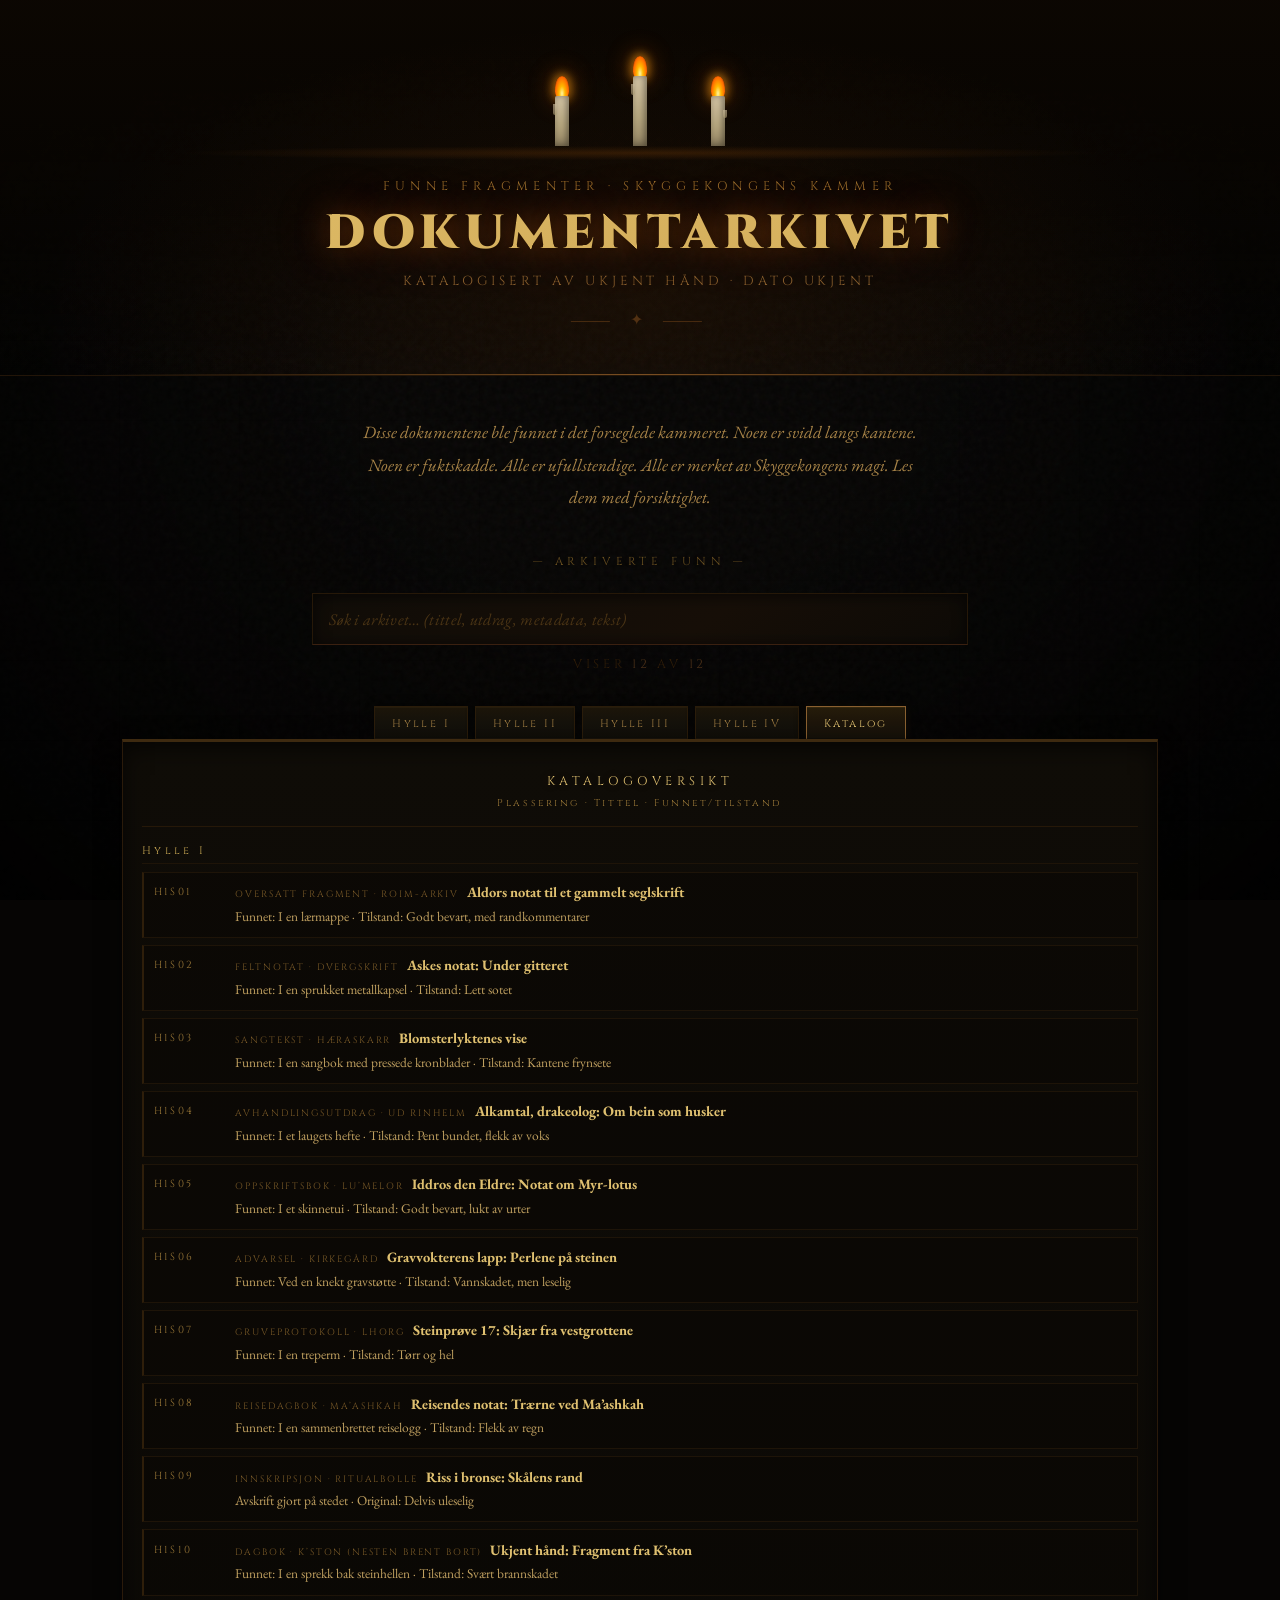
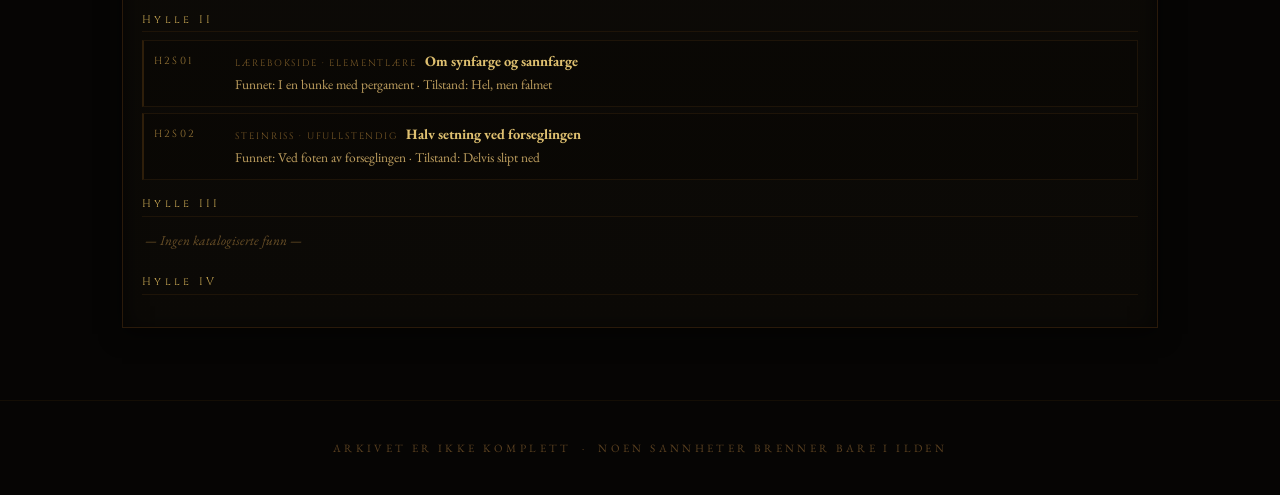
==== v6.html @ 4b0c4132 "Rename v6 to v6.html" ====
<!DOCTYPE html>
<html lang="no">
<head>
    <meta charset="UTF-8">
    <meta name="viewport" content="width=device-width, initial-scale=1.0">
    <title>Dokumentarkivet – Skyggekongens Kammer</title>
    <link rel="preconnect" href="https://fonts.googleapis.com">
    <link rel="preconnect" href="https://fonts.gstatic.com" crossorigin>
    <link href="https://fonts.googleapis.com/css2?family=Cinzel:wght@400;600;900&family=EB+Garamond:ital,wght@0,400;0,500;1,400;1,500&display=swap" rel="stylesheet">
    <style>
        /* ═══════════════════════════════════════════════════════
           DOKUMENTARKIVET – Skyggekongens Kammer
           Forlatt kjeller-arkiv · bare stearinlysene lyser
           ═══════════════════════════════════════════════════════ */

        * { margin: 0; padding: 0; box-sizing: border-box; }

        /* ── Tilpasset scrollbar ── */
        ::-webkit-scrollbar { width: 7px; }
        ::-webkit-scrollbar-track { background: #050402; }
        ::-webkit-scrollbar-thumb { background: #2a1a08; border-radius: 1px; }
        ::-webkit-scrollbar-thumb:hover { background: #4a3018; }

        /* ── Tekstmarkering ── */
        ::selection { background: rgba(150, 90, 15, 0.32); color: #e8c87a; }

        body {
            background-color: #060504;
            color: #c8a96e;
            font-family: 'EB Garamond', Georgia, 'Times New Roman', serif;
            min-height: 100vh;
            overflow-x: hidden;
            font-size: 16px;
        }

        /* Vignett + kornstøy kombinert */
        body::before {
            content: '';
            position: fixed;
            top: 0; left: 0; right: 0; bottom: 0;
            background:
                radial-gradient(ellipse at 50% 40%, transparent 20%, rgba(0,0,0,0.88) 100%),
                url("data:image/svg+xml,%3Csvg viewBox='0 0 200 200' xmlns='http://www.w3.org/2000/svg'%3E%3Cfilter id='n'%3E%3CfeTurbulence type='fractalNoise' baseFrequency='0.75' numOctaves='4' stitchTiles='stitch'/%3E%3C/filter%3E%3Crect width='100%25' height='100%25' filter='url(%23n)' opacity='0.038'/%3E%3C/svg%3E");
            pointer-events: none;
            z-index: 0;
        }

        /* Steinblokk-mønster på veggen (svært subtilt) */
        body::after {
            content: '';
            position: fixed;
            top: 0; left: 0; right: 0; bottom: 0;
            background-image:
                repeating-linear-gradient(0deg,   transparent, transparent 79px,  rgba(0,0,0,0.08) 80px),
                repeating-linear-gradient(90deg,  transparent, transparent 119px, rgba(0,0,0,0.05) 120px);
            pointer-events: none;
            z-index: 0;
        }

        /* ═══════════════ HEADER ═══════════════ */
        header {
            text-align: center;
            padding: 3.5rem 2rem 2.8rem;
            border-bottom: 1px solid #221508;
            position: relative;
            z-index: 1;
            /* Steinvegg-effekt i bakgrunnen */
            background: linear-gradient(180deg,
                rgba(12, 7, 2, 0.95) 0%,
                rgba(8, 5, 2, 0.7)   55%,
                transparent          100%
            );
        }

        /* Varm stearinlys-glød mot taket */
        header::before {
            content: '';
            position: absolute;
            top: 0; left: 0; right: 0; bottom: 0;
            background: radial-gradient(ellipse at 50% 80%, rgba(130, 65, 8, 0.14) 0%, transparent 65%);
            pointer-events: none;
        }

        /* Dekorativ skillelinje */
        header::after {
            content: '';
            position: absolute;
            bottom: 0; left: 8%; right: 8%;
            height: 1px;
            background: linear-gradient(90deg,
                transparent, #4a2e12 25%, #7a4e22 50%, #4a2e12 75%, transparent
            );
        }

        /* ── Stearinlys ── */
        .candles {
            display: flex;
            justify-content: center;
            align-items: flex-end;
            gap: 4rem;
            margin-bottom: 2rem;
            position: relative;
        }

        /* Varmt lys-basseng under lysene på "bordflaten" */
        .candles::after {
            content: '';
            position: absolute;
            bottom: -14px;
            left: 50%;
            transform: translateX(-50%);
            width: 75%;
            height: 14px;
            background: radial-gradient(ellipse at center, rgba(190, 95, 10, 0.2) 0%, transparent 72%);
            pointer-events: none;
        }

        .candle { display: flex; flex-direction: column; align-items: center; }

        .flame {
            width: 14px;
            height: 22px;
            background: radial-gradient(ellipse at 50% 80%, #fff7a0 0%, #ffb700 30%, #ff6a00 65%, transparent 100%);
            border-radius: 50% 50% 30% 30%;
            animation: flicker 2s ease-in-out infinite alternate;
            filter: blur(0.5px);
            box-shadow:
                0 0 8px  3px rgba(255, 160, 20, 0.5),
                0 0 22px 7px rgba(220, 100, 10, 0.22);
        }

        .candle:nth-child(2) .flame { animation-delay: 0.4s; animation-duration: 1.8s; }
        .candle:nth-child(3) .flame { animation-delay: 0.8s; animation-duration: 2.3s; }

        @keyframes flicker {
            0%   { transform: scaleY(1)    scaleX(1)    rotate(-1deg);  opacity: 0.9;  }
            20%  { transform: scaleY(1.08) scaleX(0.93) rotate(1deg);   opacity: 1;    }
            40%  { transform: scaleY(0.95) scaleX(1.04) rotate(-0.5deg);opacity: 0.88; }
            60%  { transform: scaleY(1.05) scaleX(0.97) rotate(1.5deg); opacity: 0.95; }
            80%  { transform: scaleY(0.98) scaleX(1.02) rotate(-1deg);  opacity: 0.92; }
            100% { transform: scaleY(1.12) scaleX(0.91) rotate(0.5deg); opacity: 1;    }
        }

        .candle-body {
            width: 14px;
            height: 50px;
            background: linear-gradient(180deg, #d8c8a8 0%, #b8a880 60%, #9a8a68 100%);
            border-radius: 2px 2px 0 0;
            margin-top: -2px;
            box-shadow: inset -3px 0 6px rgba(0,0,0,0.3), inset 0 -4px 8px rgba(0,0,0,0.2);
            position: relative;
        }

        /* Voksdråpe */
        .candle-body::before {
            content: '';
            position: absolute;
            top: 8px; left: -2px;
            width: 4px; height: 11px;
            background: linear-gradient(180deg, #c8b898 0%, #a89870 100%);
            border-radius: 0 0 3px 3px;
            opacity: 0.65;
        }

        .candle:nth-child(2) .candle-body { height: 70px; }
        .candle:nth-child(3) .candle-body::before { top: 14px; left: 12px; height: 8px; }

        .title-eyebrow {
            font-family: 'Cinzel', 'Palatino Linotype', serif;
            font-size: 0.78rem;
            letter-spacing: 0.42em;
            color: #9a7030;
            margin-bottom: 0.8rem;
            text-shadow: 0 0 18px rgba(180, 110, 20, 0.2);
        }

        .title-main {
            font-family: 'Cinzel', 'Palatino Linotype', serif;
            font-size: clamp(1.8rem, 5vw, 3rem);
            font-weight: 900;
            color: #e0be68;
            text-shadow:
                0 0 30px rgba(200, 100, 20, 0.5),
                0 0 70px rgba(200, 60, 10, 0.22),
                0 2px 4px rgba(0, 0, 0, 0.9);
            letter-spacing: 0.12em;
            line-height: 1.1;
        }

        .title-sub {
            font-family: 'Cinzel', 'Palatino Linotype', serif;
            font-size: 0.82rem;
            color: #886030;
            letter-spacing: 0.30em;
            margin-top: 0.7rem;
            text-shadow: 0 0 14px rgba(180, 110, 20, 0.14);
        }

        .ornament {
            color: #4a2e14;
            letter-spacing: 0.5em;
            font-size: 1rem;
            margin-top: 1.2rem;
        }

        /* ═══════════════ INTRO ═══════════════ */
        .intro {
            max-width: 640px;
            margin: 2.5rem auto;
            padding: 0 2rem;
            text-align: center;
            font-style: italic;
            color: #a88448;
            font-size: 1.08rem;
            line-height: 1.9;
            position: relative;
            z-index: 1;
        }

        /* ═══════════════ ARKIV-LABEL ═══════════════ */
        .archive-label {
            text-align: center;
            font-family: 'Cinzel', serif;
            font-size: 0.72rem;
            letter-spacing: 0.42em;
            color: #6a5020;
            margin: 0 auto 1.5rem;
            position: relative;
            z-index: 1;
            text-shadow: 0 0 14px rgba(180, 110, 20, 0.12);
        }

        /* ═══════════════ SØK ═══════════════ */
        .search-wrap {
            max-width: 720px;
            margin: 0 auto 2rem;
            padding: 0 2rem;
            position: relative;
            z-index: 1;
        }

        .search-input {
            width: 100%;
            background: linear-gradient(145deg, #110d08 0%, #170f08 60%, #0e0b07 100%);
            border: 1px solid #261808;
            border-bottom-color: #3a2010;
            color: #c8a96e;
            padding: 0.9rem 1rem;
            font-family: 'EB Garamond', Georgia, 'Times New Roman', serif;
            font-size: 1.02rem;
            letter-spacing: 0.02em;
            outline: none;
            box-shadow: inset 0 2px 14px rgba(0,0,0,0.55), inset 0 0 30px rgba(0,0,0,0.2);
            transition: border-color 0.2s, box-shadow 0.2s;
        }

        .search-input:focus {
            border-color: #4a3018;
            box-shadow: inset 0 2px 14px rgba(0,0,0,0.55), 0 0 0 1px rgba(90, 55, 10, 0.22);
        }

        .search-input::placeholder {
            color: #4a3415;
            font-style: italic;
        }

        .search-hint {
            margin-top: 0.7rem;
            text-align: center;
            font-size: 0.78rem;
            color: #2e1c08;
            letter-spacing: 0.3em;
            font-family: 'Cinzel', serif;
        }

        .search-count { color: #4a3018; }

        /* ═══════════════ KORT-GRID (reserve) ═══════════════ */
        .archive {
            max-width: 1100px;
            margin: 0 auto 4rem;
            padding: 0 2rem;
            display: grid;
            grid-template-columns: repeat(auto-fill, minmax(290px, 1fr));
            gap: 1.8rem;
            position: relative;
            z-index: 1;
        }

        .doc-card {
            background: linear-gradient(145deg, #131009 0%, #1c1508 60%, #111009 100%);
            border: 1px solid #2a1a0a;
            border-top-color: #321e0c;
            padding: 1.8rem;
            cursor: pointer;
            transition: border-color 0.3s ease, box-shadow 0.3s ease, transform 0.2s ease;
            position: relative;
            overflow: hidden;
            box-shadow: 0 4px 16px rgba(0,0,0,0.6), inset 0 1px 0 rgba(255,200,80,0.025);
        }

        .doc-card::before, .doc-card::after {
            content: '';
            position: absolute;
            width: 12px; height: 12px;
            border-color: #3a2510;
            border-style: solid;
        }
        .doc-card::before { top: 8px;    left: 8px;   border-width: 1px 0 0 1px; }
        .doc-card::after  { bottom: 8px; right: 8px;  border-width: 0 1px 1px 0; }

        .doc-card:hover {
            border-color: #5e3e1a;
            transform: translateY(-3px);
            box-shadow: 0 14px 36px rgba(0,0,0,0.7), 0 0 22px rgba(120, 60, 8, 0.1);
        }

        .doc-icon {
            font-size: 1.6rem;
            margin-bottom: 0.9rem;
            display: block;
            filter: grayscale(0.25) sepia(0.2);
        }

        .doc-title {
            font-family: 'Cinzel', 'Palatino Linotype', serif;
            font-size: 0.88rem;
            color: #c8a060;
            margin-bottom: 0.7rem;
            letter-spacing: 0.04em;
            line-height: 1.4;
        }

        .doc-preview {
            font-size: 0.9rem;
            color: #9a7a45;
            line-height: 1.72;
            font-style: italic;
        }

        .doc-meta {
            margin-top: 1.2rem;
            padding-top: 0.8rem;
            border-top: 1px solid #1e1408;
            font-size: 0.72rem;
            color: #7a6035;
            letter-spacing: 0.08em;
        }

        .doc-badge {
            display: inline-block;
            font-size: 0.65rem;
            letter-spacing: 0.15em;
            color: #624020;
            border: 1px solid #2e1e0a;
            padding: 0.15rem 0.4rem;
            margin-bottom: 0.5rem;
        }

        /* ═══════════════ MODAL ═══════════════ */
        .modal-overlay {
            display: none;
            position: fixed;
            inset: 0;
            background: rgba(0, 0, 0, 0.92);
            z-index: 200;
            justify-content: center;
            align-items: flex-start;
            padding: 3rem 1.5rem;
            overflow-y: auto;
            backdrop-filter: blur(3px);
        }

        .modal-overlay.active { display: flex; }

        .modal {
            background: linear-gradient(165deg, #1e1508 0%, #160f06 40%, #0f0a04 100%);
            border: 1px solid #5a3c18;
            border-top-color: #7a5428;
            max-width: 700px;
            width: 100%;
            margin: auto;
            padding: 3.5rem 3.5rem 3rem;
            position: relative;
            box-shadow:
                0 0 100px rgba(0, 0, 0, 0.96),
                inset 0 0 60px rgba(0, 0, 0, 0.5),
                0 0 40px rgba(80, 40, 5, 0.14);
            animation: modalIn 0.25s ease;
        }

        @keyframes modalIn {
            from { opacity: 0; transform: translateY(14px); }
            to   { opacity: 1; transform: translateY(0); }
        }

        /* Dobbel innramming */
        .modal::before {
            content: '';
            position: absolute;
            inset: 10px;
            border: 1px solid #2a1c0a;
            pointer-events: none;
        }

        /* Varm lysglød øverst i modalen */
        .modal::after {
            content: '';
            position: absolute;
            top: 0; left: 0; right: 0;
            height: 55%;
            background: radial-gradient(ellipse at 50% 0%, rgba(110, 55, 6, 0.12) 0%, transparent 70%);
            pointer-events: none;
        }

        .modal-close {
            position: absolute;
            top: 1.2rem; right: 1.5rem;
            background: none;
            border: none;
            color: #4a3018;
            font-size: 1.2rem;
            cursor: pointer;
            font-family: 'Cinzel', serif;
            transition: color 0.2s;
            line-height: 1;
            z-index: 1;
        }

        .modal-close:hover { color: #c8a060; }

        .modal-doc-badge {
            display: block;
            text-align: center;
            font-size: 0.65rem;
            letter-spacing: 0.4em;
            color: #5a3c18;
            margin-bottom: 1rem;
            position: relative;
            z-index: 1;
        }

        .modal-title {
            font-family: 'Cinzel', 'Palatino Linotype', serif;
            font-size: 1.2rem;
            color: #e0be68;
            text-align: center;
            margin-bottom: 0.3rem;
            letter-spacing: 0.08em;
            line-height: 1.3;
            text-shadow: 0 0 30px rgba(180, 100, 10, 0.32);
            position: relative;
            z-index: 1;
        }

        .modal-divider {
            text-align: center;
            color: #3a2510;
            margin: 1rem 0 1.8rem;
            letter-spacing: 0.6em;
            font-size: 0.75rem;
            position: relative;
            z-index: 1;
        }

        .modal-content {
            font-size: 1.05rem;
            line-height: 1.95;
            color: #c8a870;
            position: relative;
            z-index: 1;
        }

        .modal-content p              { margin-bottom: 1.1rem; }
        .modal-content p:last-child   { margin-bottom: 0; }
        .modal-content em             { color: #d4aa50; font-style: italic; }
        .modal-content .highlight     { color: #d8b050; font-style: italic; }
        .modal-content .scratched     { text-decoration: line-through; opacity: 0.45; }

        .modal-content .marginnote {
            font-size: 0.9rem;
            color: #7a6035;
            font-style: italic;
            border-left: 2px solid #2e1e0a;
            padding: 0.6rem 0 0.6rem 1.2rem;
            margin: 1.3rem 0;
            line-height: 1.75;
        }

        .modal-content .inscription {
            text-align: center;
            font-style: italic;
            margin: 1.5rem 0;
            color: #c8984a;
            line-height: 2.2;
            letter-spacing: 0.04em;
            font-size: 1.05rem;
            text-shadow: 0 0 22px rgba(180, 100, 20, 0.16);
        }

        .modal-content .centered { text-align: center; }

        /* ═══════════════ FOOTER ═══════════════ */
        footer {
            text-align: center;
            padding: 2.5rem 2rem;
            color: #5a4020;
            font-size: 0.7rem;
            letter-spacing: 0.3em;
            border-top: 1px solid #140e05;
            position: relative;
            z-index: 1;
        }

        /* ═══════════════ RESPONSIV ═══════════════ */
        @media (max-width: 600px) {
            .modal  { padding: 2.5rem 1.8rem 2rem; }
            .candles { gap: 2.5rem; }
        }

        /* ═══════════════════════════════════
           HYLLER / SKUFFER
           ═══════════════════════════════════ */
        .shelf-nav {
            max-width: 980px;
            margin: 0.5rem auto 0;
            padding: 0 2rem;
            display: flex;
            gap: 0.45rem;
            justify-content: center;
            flex-wrap: wrap;
            position: relative;
            z-index: 1;
        }

        /* Fane-knapper – slitte tremerker */
        .shelf-tab {
            appearance: none;
            background: linear-gradient(180deg, #1c1509 0%, #14110a 50%, #0f0d08 100%);
            border: 1px solid #2a1c0a;
            border-bottom: 2px solid #18120a;
            color: #9a7840;
            font-family: 'Cinzel', serif;
            font-size: 0.68rem;
            letter-spacing: 0.22em;
            padding: 0.55rem 1.05rem 0.45rem;
            cursor: pointer;
            position: relative;
            bottom: -1px;
            transition: color 0.15s, border-color 0.15s, background 0.15s;
            box-shadow: 0 -2px 8px rgba(0,0,0,0.45), inset 0 1px 0 rgba(255,190,70,0.04);
        }

        .shelf-tab:hover {
            color: #c8a060;
            border-color: #4a3018;
            background: linear-gradient(180deg, #221a0a 0%, #1a1408 50%, #141009 100%);
        }

        .shelf-tab.active {
            color: #dfc070;
            border-color: #8a6030;
            border-bottom-color: #0f0d08;
            background: linear-gradient(180deg, #261c0a 0%, #1c1409 50%, #151109 100%);
            box-shadow:
                0 -2px 12px rgba(0,0,0,0.4),
                0 0 10px rgba(140, 90, 10, 0.12),
                inset 0 1px 0 rgba(255,190,70,0.07);
        }

        /* Panel-beholder */
        .shelf-panels {
            max-width: 1100px;
            margin: 0 auto 2.5rem;
            padding: 0 2rem 2rem;
            position: relative;
            z-index: 1;
        }

        .shelf-panel        { display: none; }
        .shelf-panel.active { display: block; }

        /* ── Skuff-grid: innrammet som en trebenk ── */
        .drawer-grid {
            display: grid;
            grid-template-columns: repeat(6, 1fr);
            gap: 0.65rem;
            padding: 1.1rem;
            background: linear-gradient(180deg, #0f0c07 0%, #0b0906 100%);
            border: 1px solid #2a1e0a;
            border-top: 3px solid #3e2a10;
            box-shadow:
                inset 0 6px 22px rgba(0,0,0,0.65),
                inset 0 -2px 8px rgba(0,0,0,0.4),
                0 6px 20px rgba(0,0,0,0.5);
        }

        /* ── Enkelt skuff-element ── */
        .drawer {
            position: relative;
            border: 1px solid #221608;
            border-top: 1px solid #3a2610;
            border-bottom: 2px solid #170f06;
            /* Tre-korn-gradient */
            background: linear-gradient(180deg,
                #1c160d 0%,
                #17120a 14%,
                #1f180e 28%,
                #15110b 42%,
                #1c160d 57%,
                #17120a 71%,
                #1f170d 85%,
                #14100a 100%
            );
            padding: 0.75rem 0.65rem 1.7rem;
            min-height: 86px;
            box-shadow:
                inset 0 2px 7px rgba(0,0,0,0.55),
                inset 0 -1px 3px rgba(0,0,0,0.3),
                0 1px 3px rgba(0,0,0,0.45);
            transition: border-color 0.18s, box-shadow 0.18s, transform 0.12s;
        }

        /* Topp-kant-refleks (lys treffer øverste kant) */
        .drawer::before {
            content: '';
            position: absolute;
            top: 0; left: 0; right: 0;
            height: 1px;
            background: linear-gradient(90deg,
                transparent,
                rgba(255, 180, 60, 0.07) 30%,
                rgba(255, 180, 60, 0.11) 50%,
                rgba(255, 180, 60, 0.07) 70%,
                transparent
            );
        }

        /* Skuffdrag (messing-look) */
        .drawer::after {
            content: '';
            position: absolute;
            bottom: 7px;
            left: 50%;
            transform: translateX(-50%);
            width: 30%;
            height: 6px;
            background: linear-gradient(180deg, #3e2c14 0%, #2c1e0c 50%, #1e1408 100%);
            border: 1px solid #4e3c1c;
            border-radius: 2px;
            box-shadow:
                0 1px 4px rgba(0,0,0,0.6),
                inset 0 1px 0 rgba(255,200,80,0.07);
        }

        /* Tom skuff – nedtonet */
        .drawer.empty { opacity: 0.45; }

        /* Fylt skuff */
        .drawer.occupied {
            cursor: pointer;
            border-color: #3a240e;
            border-top-color: #523418;
            background: linear-gradient(180deg,
                #211a0e 0%,
                #1c160c 14%,
                #261e12 28%,
                #1a150c 42%,
                #211a0e 57%,
                #1c160c 71%,
                #241c10 85%,
                #18140b 100%
            );
        }

        .drawer.occupied::after {
            background: linear-gradient(180deg, #604520 0%, #4e3418 50%, #3c2410 100%);
            border-color: #705030;
            box-shadow: 0 1px 4px rgba(0,0,0,0.6), inset 0 1px 0 rgba(255,200,80,0.12);
        }

        .drawer.occupied:hover {
            border-color: #906040;
            border-top-color: #b07848;
            transform: translateY(-2px);
            box-shadow:
                inset 0 2px 7px rgba(0,0,0,0.45),
                0 7px 20px rgba(0,0,0,0.72),
                0 0 14px rgba(130, 75, 10, 0.1);
        }

        .drawer.occupied:hover::after {
            background: linear-gradient(180deg, #806040 0%, #6a4828 50%, #5a3820 100%);
            border-color: #907050;
        }

        /* Flash-animasjon (søke-treff) */
        .drawer.flash {
            animation: flash 1.2s ease-in-out 1;
            border-color: #d4a040 !important;
            border-top-color: #e8c060 !important;
            box-shadow:
                0 0 0 1px rgba(220, 170, 60, 0.32),
                0 0 26px rgba(220, 160, 40, 0.22),
                inset 0 2px 7px rgba(0,0,0,0.45) !important;
        }

        @keyframes flash {
            0%   { transform: scale(1); }
            40%  { transform: scale(1.025); }
            100% { transform: scale(1); }
        }

        /* Skuffnummer */
        .drawer-number {
            position: absolute;
            top: 0.38rem;
            right: 0.5rem;
            font-family: 'Cinzel', serif;
            font-size: 0.65rem;
            letter-spacing: 0.18em;
            color: #4a3018;
            font-weight: 600;
        }

        .drawer.occupied .drawer-number { color: #7a5a28; }

        .drawer-icon {
            display: inline-block;
            font-size: 1.15rem;
            margin-bottom: 0.38rem;
            filter: sepia(0.3) saturate(0.75);
            opacity: 0.88;
        }

        /* Dokumenttittel i skuffen */
        .drawer-label {
            display: block;
            font-weight: 700;
            font-size: 0.95rem;
            line-height: 1.2;
            color: #ddbf70;
            margin-bottom: 0.35rem;
        }

        /* Plasseringskode (H1S03 o.l.) */
        .drawer-loc {
            display: block;
            font-family: 'Cinzel', serif;
            font-size: 0.63rem;
            letter-spacing: 0.22em;
            color: #9a7838;
            opacity: 0.88;
        }

        /* ═══════════════════════════════════
           KATALOG-PANEL
           ═══════════════════════════════════ */
        .catalog-wrap {
            border: 1px solid #2a1a0a;
            border-top: 3px solid #3e2a10;
            background: linear-gradient(180deg, #0f0c07 0%, #0b0906 100%);
            box-shadow:
                inset 0 6px 22px rgba(0,0,0,0.65),
                0 6px 20px rgba(0,0,0,0.5);
            padding: 1.2rem 1.2rem 1.5rem;
        }

        .catalog-head {
            text-align: center;
            padding: 0.75rem 0.5rem 1rem;
            border-bottom: 1px solid #261808;
            margin-bottom: 1rem;
        }

        .catalog-title {
            font-family: 'Cinzel', serif;
            letter-spacing: 0.36em;
            font-size: 0.78rem;
            color: #dfc070;
            margin-bottom: 0.35rem;
            text-shadow: 0 0 22px rgba(200, 140, 20, 0.22);
        }

        .catalog-sub {
            font-family: 'Cinzel', serif;
            letter-spacing: 0.26em;
            font-size: 0.62rem;
            color: #9a7838;
        }

        .catalog-shelf-title {
            font-family: 'Cinzel', serif;
            letter-spacing: 0.30em;
            font-size: 0.68rem;
            color: #c0a050;
            margin: 1rem 0 0.5rem;
            padding-bottom: 0.3rem;
            border-bottom: 1px solid #1e1408;
        }

        /* Katalogoppføring med venstre-strek-aksent */
        .catalog-row {
            display: flex;
            gap: 0.85rem;
            padding: 0.65rem 0.6rem;
            border: 1px solid #1e1408;
            border-left: 2px solid #2e1e0a;
            background: rgba(8, 6, 4, 0.42);
            cursor: pointer;
            margin-bottom: 0.42rem;
            transition: border-color 0.15s, background 0.15s;
        }

        .catalog-row:hover {
            border-color: #6a4820;
            border-left-color: #a06a30;
            background: rgba(14, 10, 5, 0.62);
        }

        .catalog-loc {
            flex: 0 0 auto;
            font-family: 'Cinzel', serif;
            font-size: 0.64rem;
            letter-spacing: 0.22em;
            color: #9a7838;
            padding-top: 0.12rem;
            min-width: 68px;
        }

        .catalog-main  { flex: 1 1 auto; min-width: 0; }

        .catalog-docline {
            display: flex;
            flex-wrap: wrap;
            gap: 0.5rem;
            align-items: baseline;
        }

        .catalog-badge {
            font-family: 'Cinzel', serif;
            font-size: 0.58rem;
            letter-spacing: 0.2em;
            color: #7a5a28;
        }

        .catalog-doctitle {
            font-weight: 700;
            color: #dfc070;
            font-size: 0.9rem;
            line-height: 1.3;
        }

        .catalog-meta {
            margin-top: 0.25rem;
            font-size: 0.84rem;
            color: #c0a060;
            line-height: 1.55;
        }

        .catalog-empty {
            font-size: 0.84rem;
            color: #6a5028;
            font-style: italic;
            padding: 0.4rem 0.2rem 0.6rem;
        }

        /* ═══════════════ RESPONSIV ═══════════════ */
        @media (max-width: 900px) {
            .drawer-grid { grid-template-columns: repeat(4, 1fr); }
        }
        @media (max-width: 560px) {
            .drawer-grid { grid-template-columns: repeat(2, 1fr); }
        }

        /* ═══════════════ OPPLÅSNINGS-POPUP ═══════════════ */
        .unlock-overlay {
            display: none;
            position: fixed;
            inset: 0;
            background: rgba(0, 0, 0, 0.9);
            z-index: 300;
            justify-content: center;
            align-items: center;
            backdrop-filter: blur(4px);
        }

        .unlock-overlay.active { display: flex; }

        .unlock-popup {
            background: linear-gradient(165deg, #1e1508 0%, #160f06 40%, #0f0a04 100%);
            border: 1px solid #7a5428;
            border-top-color: #a07840;
            max-width: 460px;
            width: 90%;
            padding: 3rem 2.5rem;
            text-align: center;
            position: relative;
            box-shadow:
                0 0 100px rgba(0, 0, 0, 0.98),
                0 0 50px rgba(80, 40, 5, 0.22),
                inset 0 0 50px rgba(0, 0, 0, 0.4);
            animation: modalIn 0.35s ease;
        }

        .unlock-popup::before {
            content: '';
            position: absolute;
            inset: 10px;
            border: 1px solid #2a1c0a;
            pointer-events: none;
        }

        /* Varm glød øverst */
        .unlock-popup::after {
            content: '';
            position: absolute;
            top: 0; left: 0; right: 0;
            height: 50%;
            background: radial-gradient(ellipse at 50% 0%, rgba(120, 60, 6, 0.14) 0%, transparent 70%);
            pointer-events: none;
        }

        .unlock-ornament {
            color: #4a2e14;
            letter-spacing: 0.5em;
            margin: 0.8rem 0;
            position: relative;
            z-index: 1;
        }

        .unlock-title {
            font-family: 'Cinzel', serif;
            font-size: 1.1rem;
            color: #e0be68;
            letter-spacing: 0.08em;
            line-height: 1.35;
            margin-bottom: 1rem;
            text-shadow: 0 0 30px rgba(180, 100, 10, 0.45);
            position: relative;
            z-index: 1;
        }

        .unlock-msg {
            font-size: 1rem;
            color: #c8a870;
            line-height: 1.88;
            margin-bottom: 0.5rem;
            position: relative;
            z-index: 1;
        }

        .unlock-close {
            margin-top: 1.5rem;
            background: linear-gradient(180deg, #221a0a 0%, #161008 100%);
            border: 1px solid #5a3c18;
            color: #c8a060;
            font-family: 'Cinzel', serif;
            font-size: 0.68rem;
            letter-spacing: 0.22em;
            padding: 0.55rem 1.5rem;
            cursor: pointer;
            transition: border-color 0.2s, color 0.2s;
            position: relative;
            z-index: 1;
        }

        .unlock-close:hover {
            border-color: #9a6030;
            color: #e0be68;
        }

    </style>
</head>
<body>

<header>
    <div class="candles">
        <div class="candle">
            <div class="flame"></div>
            <div class="candle-body"></div>
        </div>
        <div class="candle">
            <div class="flame"></div>
            <div class="candle-body"></div>
        </div>
        <div class="candle">
            <div class="flame"></div>
            <div class="candle-body"></div>
        </div>
    </div>

    <p class="title-eyebrow">FUNNE FRAGMENTER · SKYGGEKONGENS KAMMER</p>
    <h1 class="title-main">DOKUMENTARKIVET</h1>
    <p class="title-sub">KATALOGISERT AV UKJENT HÅND · DATO UKJENT</p>
    <p class="ornament">⸻ ✦ ⸻</p>
</header>

<p class="intro">
    Disse dokumentene ble funnet i det forseglede kammeret. Noen er svidd langs kantene.
    Noen er fuktskadde. Alle er ufullstendige. Alle er merket av Skyggekongens magi.
    Les dem med forsiktighet.
</p>

<p class="archive-label">— ARKIVERTE FUNN —</p>

<div class="search-wrap">
    <input id="search" class="search-input" type="search" placeholder="Søk i arkivet… (tittel, utdrag, metadata, tekst)" autocomplete="off" />
    <div class="search-hint">
        VISER <span class="search-count" id="search-count">0</span> AV <span class="search-count" id="search-total">0</span>
    </div>
</div>

<div class="shelf-nav" id="shelf-nav"></div>
<div class="shelf-panels" id="shelf-panels"></div>

<!-- Modal -->
<div class="modal-overlay" id="modal-overlay">
    <div class="modal" id="modal">
        <button class="modal-close" id="modal-close" aria-label="Lukk">✕</button>
        <span class="modal-doc-badge" id="modal-badge"></span>
        <h2 class="modal-title" id="modal-title"></h2>
        <div class="modal-divider">⸻ ✦ ⸻</div>
        <div class="modal-content" id="modal-content"></div>
    </div>
</div>

<!-- Unlock popup -->
<div class="unlock-overlay" id="unlock-overlay">
    <div class="unlock-popup" id="unlock-popup">
        <div class="unlock-ornament">⸻ ✦ ⸻</div>
        <h2 class="unlock-title">Et skjult fragment trer frem</h2>
        <p class="unlock-msg">
            Forseglingen slapp et dokument løs fra mørket.<br>
            Søk etter det i arkivet.
        </p>
        <div class="unlock-ornament">⸻ ✦ ⸻</div>
        <button class="unlock-close" id="unlock-close">Lukk</button>
    </div>
</div>

<footer>
    ARKIVET ER IKKE KOMPLETT &nbsp;·&nbsp; NOEN SANNHETER BRENNER BARE I ILDEN
</footer>

<script>
    
    const documents = [
        {
            id: 'aldor_roim',
            icon: '📜',
            badge: 'OVERSATT FRAGMENT · ROIM-ARKIV',
            title: 'Aldors notat til et gammelt seglskrift',
            preview: 'En rolig hånd har forsøkt å rydde i et språk som ikke vil la seg temme...',
            meta: 'Funnet: I en lærmappe · Tilstand: Godt bevart, med randkommentarer',
            content: `
                <p><em>Oversettelse, med kommentarer i margen.</em></p>
                <p>I gamle segltekster skiller man mellom <em>synfarge</em> og <em>sannfarge</em>.
                Synfargen er den som tilfredsstiller øyet; sannfargen er den som tilfredsstiller ilden.</p>
                <p>Det som ser likt ut i hånden kan oppføre seg ulikt i flammen, og det som ser fremmed ut kan vise seg velkjent.
                Derfor er det et tegn på uerfarenhet å ordne ingredienser etter utseende.</p>
                <p class="marginnote">[Aldors randkommentar:]<br>
                Ikke let etter orden i støvet. Let etter orden i det som <em>står opp</em> når støvet møter ild.</p>
                <p>Et segl som “spiser farger” godtar aldri løfter, bare bevis.
                De som forsøker å tvinge seg forbi et slikt segl ender ofte med å bli straffet av sin egen hast.</p>
            `
        },
        {
            id: 'aske_skyggekongen',
            icon: '🪓',
            badge: 'FELTNOTAT · DVERGSKRIFT',
            title: 'Askes notat: Under gitteret',
            preview: 'Kort, hardt og skrevet som om tiden var knapp...',
            meta: 'Funnet: I en sprukket metallkapsel · Tilstand: Lett sotet',
            content: `
                <p>Tronen står der nede, i den runde gropen under gitteret. Sirkelen er enorm – nær <em>to hundre meter</em> fra kant til kant.</p>
                <p>To brødre forseglet stedet: én sterk nok til å bære steinen, én vis nok til å binde den.</p>
                <p>Skyggekongens kraft er enkel å si, vanskelig å overleve: <em>han finner din svakhet</em> – og han bruker den.</p>
            `
        },
        {
            id: 'song_haeraskarr',
            icon: '🎶',
            badge: 'SANGTEKST · HÆRASKARR',
            title: 'Blomsterlyktenes vise',
            preview: 'Mye sunget under blomsterfestivalen. Refrengene er slitt av mange munn.',
            meta: 'Funnet: I en sangbok med pressede kronblader · Tilstand: Kantene frynsete',
            content: `
                <p><em>— Utdrag fra en kjent festivalvise —</em></p>
                <p>“Knyt blomster om stangen, la gatene bli klare,<br>
                strø <em>salt</em> i lykten – og se den lyse mer, og vare.”</p>
                <p>“Der flammen ellers flakker, blir den <em>gull</em> og sterk;<br>
                Hæraskarr ler i kveldens skinn, til daggry gjør alt mørkt.”</p>
            `
        },
        {
            id: 'alkamtal_drakeolog',
            icon: '🐉',
            badge: 'AVHANDLINGSUTDRAG · UD RINHELM',
            title: 'Alkamtal, drakeolog: Om bein som husker',
            preview: 'En lærd stemme, skrevet med sikkerhet og litt for mye stolthet...',
            meta: 'Funnet: I et laugets hefte · Tilstand: Pent bundet, flekk av voks',
            content: `
                <p>Dragebein, når det males til mel, bærer fortsatt varme i sin tørre taushet.</p>
                <p>Når støvet får ild, svarer det ikke med aske-farge, men med <em>hjertets glød</em> — den skarlagenske tonen enhver jeger kjenner igjen i instinkt.</p>
                <p>Ikke forveksle det bleke utseendet med en mild natur. Drager er aldri milde, selv i pulver.</p>
            `
        },
        {
            id: 'iddros_myr_lotus',
            icon: '⚗️',
            badge: 'OPPSKRIFTSBOK · LU’MELOR',
            title: 'Iddros den Eldre: Notat om Myr-lotus',
            preview: 'Tørr, presis skrift. Som om hvert ord er en ingrediens i seg selv...',
            meta: 'Funnet: I et skinnetui · Tilstand: Godt bevart, lukt av urter',
            content: `
                <p>Myr-lotus tørkes best i skygge, ellers mister den virkning og blir til bittert støv.</p>
                <p>Når den brennes, skal man ikke vente sumpens farge: flammen blir <em>blek</em>, nesten som røyk uten sot.</p>
                <p>Brukes ofte for å “rense” avkok, men prisen øker hver sesong fordi plukkerne finner færre blomster.</p>
            `
        },
        {
            id: 'gravvokter_gravperle',
            icon: '🕯️',
            badge: 'ADVARSEL · KIRKEGÅRD',
            title: 'Gravvokterens lapp: Perlene på steinen',
            preview: 'Spikret til en stolpe. Noen har rivd i papiret, som om de ville ha det bort...',
            meta: 'Funnet: Ved en knekt gravstøtte · Tilstand: Vannskadet, men leselig',
            content: `
                <p>Ikke skrap av “perlene” som vokser på gravene. De kommer i klaser og rekker, som om steinen selv fikk parasitter.</p>
                <p>Folk tror de er pynt. De er ikke pynt. De lever av stillheten her.</p>
                <p>Og om du likevel tar dem med ild: de svarer med <em>gravlys</em> — den grønne gløden som ikke hører hjemme i levende rom.</p>
            `
        },
        {
            id: 'lhorg_protokoll',
            icon: '⛏️',
            badge: 'GRUVEPROTOKOLL · LHORG',
            title: 'Steinprøve 17: Skjær fra vestgrottene',
            preview: 'Tall, målinger og korte vurderinger. En arbeidende hånd, ikke en poet...',
            meta: 'Funnet: I en treperm · Tilstand: Tørr og hel',
            content: `
                <p>Prøve 17: krystallskjær, blått i brudd, kaldt i hånd.</p>
                <p>Test i flamme gir ingen overraskelser: det holder sitt tegn, slik ærlig stein skal.</p>
                <p class="marginnote">[Tillegg nederst:] “Den som leter etter løgn her, sløser tid.”</p>
            `
        },
        {
            id: 'reisende_maashkah',
            icon: '🗺️',
            badge: 'REISEDAGBOK · MA’ASHKAH',
            title: 'Reisendes notat: Trærne ved Ma’ashkah',
            preview: 'En fremmed hånd beskriver skogen som om den hadde vilje...',
            meta: 'Funnet: I en sammenbrettet reiselogg · Tilstand: Flekk av regn',
            content: `
                <p>Trærne ved Ma’ashkah brenner ikke som andre trær. Selv når de dør, virker det som de vokter på noe.</p>
                <p>Asken er gråsvart og lett som pust, men i flammen gløder den som <em>ametyst i purpurens lys</em> — en tone som ikke hører hjemme i ved og jord.</p>
                <p>De lokale sier at det er et varsel, ikke et tegn for handel. Jeg tror dem.</p>
            
`
        },
        {
            id: 'inskripsjon_skaaler',
            icon: '🪨',
            badge: 'INNSKRIPSJON · RITUALBOLLE',
            title: 'Riss i bronse: Skålens rand',
            preview: 'Kort tekst, nesten som en regel. Noen bokstaver er slitt av varme...',
            meta: 'Avskrift gjort på stedet · Original: Delvis uleselig',
            content: `
                <div class="inscription">
                    Seks skåler.<br>
                    Én flamme.<br>
                    Øyet vil ha pynt — ilden vil ha sannhet.
                </div>
            `
        },
        {
            id: 'kston_brent',
            icon: '🔥',
            badge: 'DAGBOK · K’STON (NESTEN BRENT BORT)',
            title: 'Ukjent hånd: Fragment fra K’ston',
            preview: 'Bare korte ord står igjen mellom sot og hull. Resten er borte...',
            meta: 'Funnet: I en sprekk bak steinhellen · Tilstand: Svært brannskadet',
            content: `
                <p>[Mesteparten er uleselig. Ord som kan tydes er markert under:]</p>
                <p>… <em>gitter</em> … <em>trone</em> … “ikke se ned” …</p>
                <p>… prøvde igjen … <span class="scratched">seks</span> … “feil” …</p>
                <p class="highlight">… rommet pustet skygge …</p>
                <p>… “han vet hva du frykter” … <em>Skyggekongen</em> …</p>
            `
        },
        {
            id: 'laerebok_sannfarge',
            icon: '📚',
            badge: 'LÆREBOKSIDE · ELEMENTLÆRE',
            title: 'Om synfarge og sannfarge',
            preview: 'En slitt side, brukt til undervisning eller prøver. Noen har ringet inn ord...',
            meta: 'Funnet: I en bunke med pergament · Tilstand: Hel, men falmet',
            content: `
                <p>I elementlære brukes begrepet <em>sannfarge</em> om det en flamme avslører, ikke det et stoff later som det er.</p>
                <p>Dette er grunnen til at alkymister brenner prøver i små skåler: ikke for å ødelegge, men for å avsløre.</p>
                <p>Vokt deg for to feil: å stole blindt på øyet, og å tro at én prøve gir alle svar.</p>
            `
        },
        {
            id: 'steinriss_halvsetning',
            icon: '🗝️',
            badge: 'STEINRISS · UFULLSTENDIG',
            title: 'Halv setning ved forseglingen',
            preview: 'En risset linje som stopper brått. Som om verktøyet gled, eller hånden ble dratt bort...',
            meta: 'Funnet: Ved foten av forseglingen · Tilstand: Delvis slipt ned',
            content: `
                <p class="centered"><em>— RISS I STEIN —</em></p>
                <p class="centered">“Sett ikke det du <em>ser</em> … sett det som <em>står opp</em> …”</p>
                <p class="centered">[resten mangler]</p>
            `
        }

        ,
        {
            id: 'skjult_fabel',
            icon: '🕯️',
            hidden: true,
            reveal_on: 'entroneavskygge',
            badge: 'SKJULT FRAGMENT · NØKKELORD',
            title: 'Fabelen om Slektens Ild',
            preview: 'Et stykke tekst som ikke lar seg finne i vanlig lesning. Blekket virker nyere enn resten...',
            meta: 'Status: Usynlig uten nøkkelord · Merknad: Håndskrift ukjent',
            content: `
                <p><em>[Denne siden virker blank ved første øyekast. Når nøkkelordet formes, stiger skriften frem i kanten av lyset.]</em></p>

                <p>Da seglet ble reist, trådte <em>Sønnen</em> frem først. Han var den yngste, men lyset fulgte ham hvor enn han gikk.</p>
                <p>Etter ham kom <em>Storebror</em>. Han bar jord under neglene og liv i hendene; der han sto, våknet det som før lå stille.</p>
                <p>Så kom <em>Far</em>. Han talte lavt, og pusten hans var blek som morgentåke; der han passerte, stilnet alt.</p>
                <p><em>Bestefar</em> fulgte, stille og uforanderlig. Han var som fjellet – det som ser alt og flytter seg for ingen.</p>
                <p>Deretter kom <em>Oldefar</em>. I hans nærvær lå en dyp glød, som en edelsten skjult i mørk fløyel.</p>
                <p>Til sist reiste <em>Den Eldste</em> seg. I ham var blodet, ilden og arven samlet — og da han tok sin plass, åpnet seglet seg.</p>
            `
        }

    ];

    
// Build a plain-text search index (strip HTML from content)
const stripHtml = (html) => {
    const tmp = document.createElement('div');
    tmp.innerHTML = html;
    return (tmp.textContent || tmp.innerText || '').replace(/\s+/g, ' ').trim();
};

const normalize = (s) => (s || '').toString().trim().toLowerCase();

documents.forEach(d => {
    d._searchText = [
        d.badge,
        d.title,
        d.preview,
        d.meta,
        stripHtml(d.content)
    ].join(' ').toLowerCase();
});

// ── Shelf layout (4 hyller, 12 skuffer hver) ──
// Merk: Vi legger KUN plassering på dokumentene; innholdet er identisk med v5/v6.
const shelves = [
    {
        label: 'Hylle I',
        drawers: [
            'aldor_roim',          // 01
            'aske_skyggekongen',   // 02
            'song_haeraskarr',     // 03
            'alkamtal_drakeolog',  // 04
            'iddros_myr_lotus',    // 05
            'gravvokter_gravperle',// 06
            'lhorg_protokoll',     // 07
            'reisende_maashkah',   // 08
            'inskripsjon_skaaler', // 09
            'kston_brent',         // 10
            null,                  // 11
            null                   // 12
        ]
    },
    {
        label: 'Hylle II',
        drawers: [
            'laerebok_sannfarge',  // 01
            'steinriss_halvsetning',// 02
            null, null, null, null, null, null, null, null, null,
            null                  // 12
        ]
    },
    {
        label: 'Hylle III',
        drawers: [
            null, null, null, null, null, null, null, null, null, null, null,
            null
        ]
    },
    {
        label: 'Hylle IV',
        drawers: [
            null, null, null, null, null, null, null, null, null, null, null,
            'skjult_fabel'         // 12 (skjult – krever nøkkelord)
        ]
    }
];

// Helpers
const navEl = document.getElementById('shelf-nav');
const panelsEl = document.getElementById('shelf-panels');
const searchInput = document.getElementById('search');
const countEl = document.getElementById('search-count');
const totalEl = document.getElementById('search-total');

// Location format: H#S##
function locFor(shelfIdx, drawerIdx) {
    return `H${shelfIdx + 1}S${String(drawerIdx + 1).padStart(2, '0')}`;
}

// Determine if a hidden doc is revealed by the current query
function isRevealed(doc, qNorm) {
    if (!doc.hidden) return true;
    const key = normalize(doc.reveal_on);
    return key !== '' && qNorm === key; // exact match reveals
}

// Build an id->doc map
const docById = {};
documents.forEach(d => { docById[d.id] = d; });

// Assign locations (also used in search)
shelves.forEach((shelf, shelfIdx) => {
    shelf.drawers.forEach((docId, drawerIdx) => {
        if (!docId) return;
        const doc = docById[docId];
        if (!doc) return;
        doc.location = locFor(shelfIdx, drawerIdx);
        // include location in search text
        doc._searchText = `${doc.location} ${doc._searchText}`;
    });
});

// ── Build UI: Tabs + Panels + Catalog ──
function makeTab(label, isActive, onClick) {
    const tab = document.createElement('button');
    tab.className = 'shelf-tab' + (isActive ? ' active' : '');
    tab.textContent = label;
    tab.addEventListener('click', onClick);
    return tab;
}

function buildShelfPanel(shelf, shelfIdx) {
    const panel = document.createElement('div');
    panel.className = 'shelf-panel' + (shelfIdx === 0 ? ' active' : '');
    panel.dataset.shelfIndex = String(shelfIdx);

    const grid = document.createElement('div');
    grid.className = 'drawer-grid';

    shelf.drawers.forEach((docId, drawerIdx) => {
        const drawer = document.createElement('div');
        drawer.className = 'drawer empty';
        drawer.dataset.drawerIndex = String(drawerIdx);

        const num = document.createElement('span');
        num.className = 'drawer-number';
        num.textContent = String(drawerIdx + 1).padStart(2, '0');
        drawer.appendChild(num);

        const doc = docId ? docById[docId] : null;

        // We'll decide occupied/empty dynamically in applySearch() (because hidden docs can be locked/unlocked)
        if (doc) {
            drawer.dataset.docId = docId;

            // Wrap content in a div so hidden docs can be fully concealed
            const content = document.createElement('div');
            content.className = 'drawer-content';
            if (doc.hidden) content.style.display = 'none';

            const icon = document.createElement('span');
            icon.className = 'drawer-icon';
            icon.textContent = doc.icon;

            const label = document.createElement('span');
            label.className = 'drawer-label';
            label.textContent = doc.title;

            const loc = document.createElement('span');
            loc.className = 'drawer-loc';
            loc.textContent = doc.location;

            content.appendChild(icon);
            content.appendChild(label);
            content.appendChild(loc);
            drawer.appendChild(content);
        }

        grid.appendChild(drawer);
    });

    panel.appendChild(grid);
    return panel;
}

function buildCatalogPanel() {
    const panel = document.createElement('div');
    panel.className = 'shelf-panel';
    panel.id = 'catalog-panel';

    const wrap = document.createElement('div');
    wrap.className = 'catalog-wrap';

    const head = document.createElement('div');
    head.className = 'catalog-head';
    head.innerHTML = `
        <div class="catalog-title">KATALOGOVERSIKT</div>
        <div class="catalog-sub">Plassering · Tittel · Funnet/tilstand</div>
    `;
    wrap.appendChild(head);

    shelves.forEach((shelf, shelfIdx) => {
        const section = document.createElement('div');
        const h = document.createElement('div');
        h.className = 'catalog-shelf-title';
        h.textContent = shelf.label;
        section.appendChild(h);

        const list = document.createElement('div');
        list.className = 'catalog-list';

        shelf.drawers.forEach((docId, drawerIdx) => {
            if (!docId) return;
            const doc = docById[docId];
            if (!doc) return;

            const row = document.createElement('div');
            row.className = 'catalog-row';
            row.dataset.docId = docId;
            row.dataset.shelfIndex = String(shelfIdx);
            row.dataset.drawerIndex = String(drawerIdx);

            row.innerHTML = `
                <div class="catalog-loc">${doc.location}</div>
                <div class="catalog-main">
                    <div class="catalog-docline">
                        <span class="catalog-badge">${doc.badge}</span>
                        <span class="catalog-doctitle">${doc.title}</span>
                    </div>
                    <div class="catalog-meta">${doc.meta || ''}</div>
                </div>
            `;
            row.addEventListener('click', () => openModal(doc));
            list.appendChild(row);
        });

        if (!list.children.length) {
            const empty = document.createElement('div');
            empty.className = 'catalog-empty';
            empty.textContent = '— Ingen katalogiserte funn —';
            section.appendChild(empty);
        } else {
            section.appendChild(list);
        }

        wrap.appendChild(section);
    });

    panel.appendChild(wrap);
    return panel;
}

// Build shelf tabs + panels
const shelfPanels = [];
shelves.forEach((shelf, idx) => {
    navEl.appendChild(makeTab(shelf.label, idx === 0, () => switchShelf(idx)));
    const panel = buildShelfPanel(shelf, idx);
    shelfPanels.push(panel);
    panelsEl.appendChild(panel);
});

// Add Catalog tab + panel
const catalogTab = makeTab('Katalog', false, () => switchShelf('catalog'));
navEl.appendChild(catalogTab);

const catalogPanel = buildCatalogPanel();
panelsEl.appendChild(catalogPanel);

function switchShelf(target) {
    const tabs = Array.from(document.querySelectorAll('.shelf-tab'));
    const panels = Array.from(document.querySelectorAll('.shelf-panel'));

    if (target === 'catalog') {
        tabs.forEach(t => t.classList.remove('active'));
        catalogTab.classList.add('active');
        panels.forEach(p => p.classList.remove('active'));
        catalogPanel.classList.add('active');
        return;
    }

    tabs.forEach((t, i) => t.classList.toggle('active', i === target));
    panels.forEach((p, i) => {
        if (p === catalogPanel) return;
        p.classList.toggle('active', i === target);
    });
    catalogPanel.classList.remove('active');
}

// ── Search logic ──
// Behavior:
// - Exact match to a doc's location (e.g., H2S01) => jump to shelf + flash drawer.
// - Other search => switch to Katalog and filter rows.
function applySearch() {
    const q = normalize(searchInput.value);

    // Eligible total includes unlocked hidden docs
    const eligibleTotal = documents.filter(d => isRevealed(d, q)).length;
    totalEl.textContent = String(eligibleTotal);

    // 1) Handle exact location search
    const locMatch = q.match(/^h([1-4])s(\d{1,2})$/i);
    if (locMatch) {
        const shelfIdx = parseInt(locMatch[1], 10) - 1;
        const drawerIdx = parseInt(locMatch[2], 10) - 1;

        // switch to shelf
        switchShelf(shelfIdx);

        // reveal hidden if this also equals password; (rare but harmless)
        updateShelfOccupancy(q);

        // flash the drawer if it exists
        const panel = shelfPanels[shelfIdx];
        const drawer = panel?.querySelector(`.drawer[data-drawer-index="${drawerIdx}"]`);
        if (drawer) {
            drawer.classList.remove('flash');
            // force reflow
            void drawer.offsetWidth;
            drawer.classList.add('flash');
            drawer.scrollIntoView({ behavior: 'smooth', block: 'center' });
        }

        countEl.textContent = String(1);
        return;
    }

    // 2) Otherwise, use catalog filtering for readability
    switchShelf('catalog');
    updateShelfOccupancy(q);

    let shown = 0;

    // Filter catalog rows (and hide locked hidden docs)
    const rows = catalogPanel.querySelectorAll('.catalog-row');
    rows.forEach(row => {
        const doc = docById[row.dataset.docId];
        const unlocked = isRevealed(doc, q);
        if (doc.hidden && !unlocked) {
            row.style.display = 'none';
            return;
        }

        const match = q === '' || doc._searchText.includes(q);
        row.style.display = match ? '' : 'none';
        if (match) shown++;
    });

    // Hide shelf headings with no visible rows (optional small nicety)
    catalogPanel.querySelectorAll('.catalog-shelf-title').forEach(titleEl => {
        const section = titleEl.parentElement;
        const visibleRows = section.querySelectorAll('.catalog-row:not([style*="display: none"])').length;
        // keep headings visible when query empty; otherwise hide empty sections
        titleEl.style.display = (q !== '' && visibleRows === 0) ? 'none' : '';
    });

    countEl.textContent = String(shown);

    // ── Popup ved opplåsning ──
    const anyNowRevealed = documents.some(d => d.hidden && isRevealed(d, q));
    if (anyNowRevealed && !previouslyRevealed) {
        document.getElementById('unlock-overlay').classList.add('active');
    }
    previouslyRevealed = anyNowRevealed;
}

// Update drawers occupancy based on whether hidden docs are unlocked.
// (Also wires click handlers only when a doc is visible.)
function updateShelfOccupancy(qNorm) {
    shelfPanels.forEach((panel, shelfIdx) => {
        const drawers = panel.querySelectorAll('.drawer');
        drawers.forEach((drawer, drawerIdx) => {
            const docId = drawer.dataset.docId;
            if (!docId) {
                drawer.classList.remove('occupied');
                drawer.classList.add('empty');
                drawer.style.pointerEvents = '';
                drawer.onclick = null;
                return;
            }
            const doc = docById[docId];
            const unlocked = isRevealed(doc, qNorm);

            if (doc.hidden && !unlocked) {
                // behave like empty when locked – also hide content wrapper
                drawer.classList.remove('occupied');
                drawer.classList.add('empty');
                drawer.style.pointerEvents = '';
                drawer.onclick = null;
                const contentEl = drawer.querySelector('.drawer-content');
                if (contentEl) contentEl.style.display = 'none';
                return;
            }

            drawer.classList.add('occupied');
            drawer.classList.remove('empty');
            drawer.style.pointerEvents = '';
            drawer.onclick = () => openModal(doc);
            const contentEl = drawer.querySelector('.drawer-content');
            if (contentEl) contentEl.style.display = '';
        });
    });
}

let previouslyRevealed = false;

// Initialize
updateShelfOccupancy(normalize(searchInput.value));
applySearch();
searchInput.addEventListener('input', applySearch);

// ── Modal logic (unchanged styling, just uses existing modal elements) ──
const overlay  = document.getElementById('modal-overlay');
const modalTitle   = document.getElementById('modal-title');
const modalBadge   = document.getElementById('modal-badge');
const modalContent = document.getElementById('modal-content');
const closeBtn = document.getElementById('modal-close');

function openModal(doc) {
    modalBadge.textContent   = doc.badge;
    modalTitle.textContent   = doc.title;
    modalContent.innerHTML   = doc.content;
    overlay.classList.add('active');
    document.body.style.overflow = 'hidden';
}

function closeModal() {
    overlay.classList.remove('active');
    document.body.style.overflow = '';
}

closeBtn.addEventListener('click', closeModal);
overlay.addEventListener('click', (e) => { if (e.target === overlay) closeModal(); });
document.addEventListener('keydown', (e) => { if (e.key === 'Escape') closeModal(); });

// ── Unlock popup close logic ──
const unlockOverlay = document.getElementById('unlock-overlay');
document.getElementById('unlock-close').addEventListener('click', () => {
    unlockOverlay.classList.remove('active');
});
unlockOverlay.addEventListener('click', e => {
    if (e.target === unlockOverlay) unlockOverlay.classList.remove('active');
});
</script>

</body>
</html>
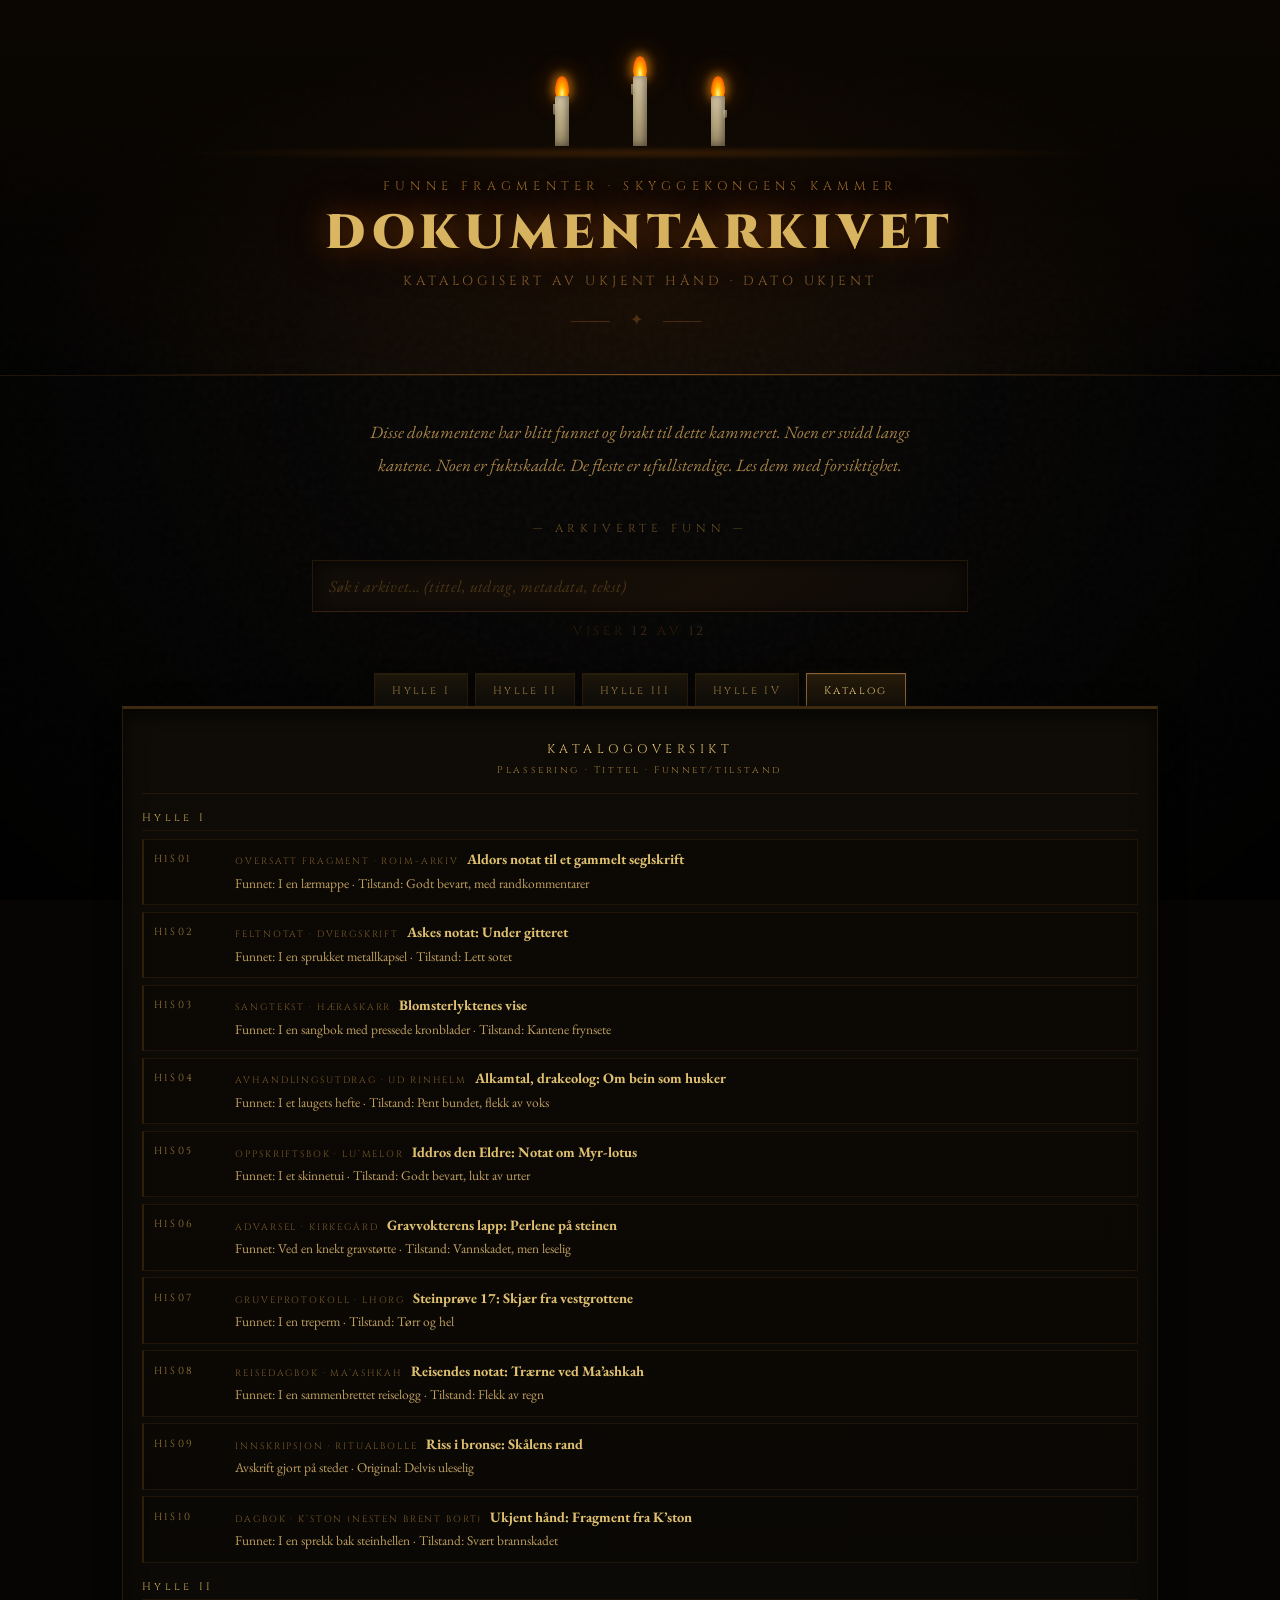
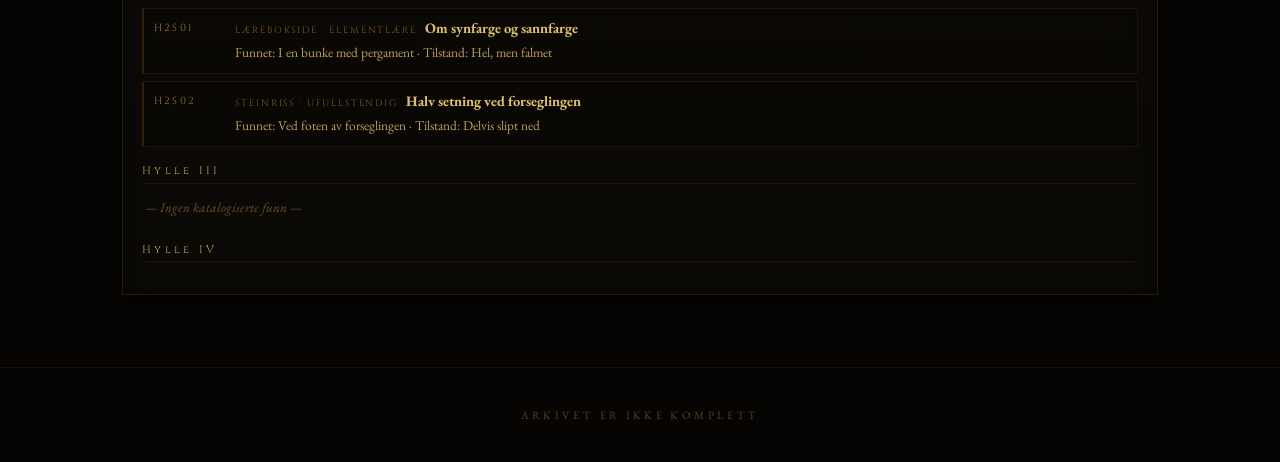
==== commit d0daf1db: "Update v6.html" ====
--- a/v6.html
+++ b/v6.html
@@ -997,8 +997,8 @@
 </header>
 
 <p class="intro">
-    Disse dokumentene ble funnet i det forseglede kammeret. Noen er svidd langs kantene.
-    Noen er fuktskadde. Alle er ufullstendige. Alle er merket av Skyggekongens magi.
+    Disse dokumentene har blitt funnet og brakt til dette kammeret. Noen er svidd langs kantene.
+    Noen er fuktskadde. De fleste er ufullstendige.
     Les dem med forsiktighet.
 </p>
 
@@ -1031,8 +1031,8 @@
         <div class="unlock-ornament">⸻ ✦ ⸻</div>
         <h2 class="unlock-title">Et skjult fragment trer frem</h2>
         <p class="unlock-msg">
-            Forseglingen slapp et dokument løs fra mørket.<br>
-            Søk etter det i arkivet.
+            En skuff har åpnet seg...<br>
+            Finn den i arkivet.
         </p>
         <div class="unlock-ornament">⸻ ✦ ⸻</div>
         <button class="unlock-close" id="unlock-close">Lukk</button>
@@ -1040,7 +1040,7 @@
 </div>
 
 <footer>
-    ARKIVET ER IKKE KOMPLETT &nbsp;·&nbsp; NOEN SANNHETER BRENNER BARE I ILDEN
+    ARKIVET ER IKKE KOMPLETT
 </footer>
 
 <script>
